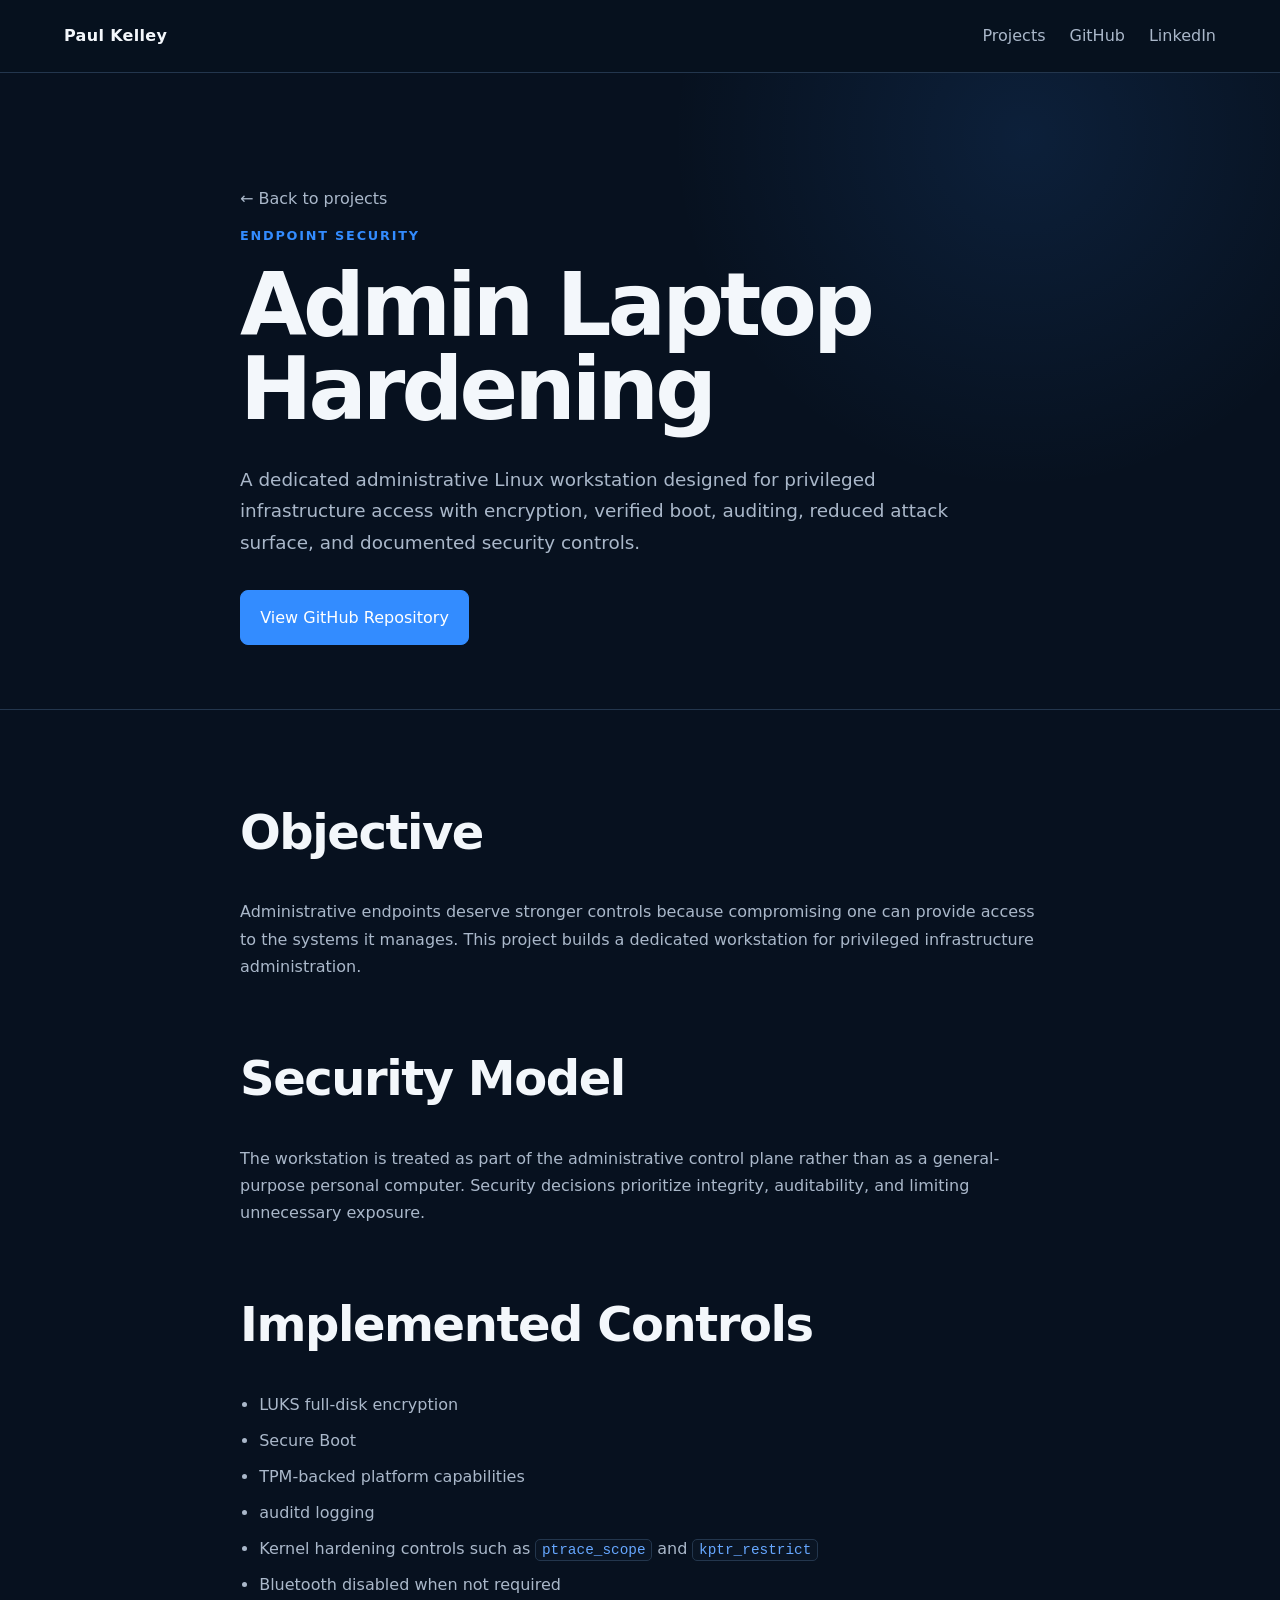
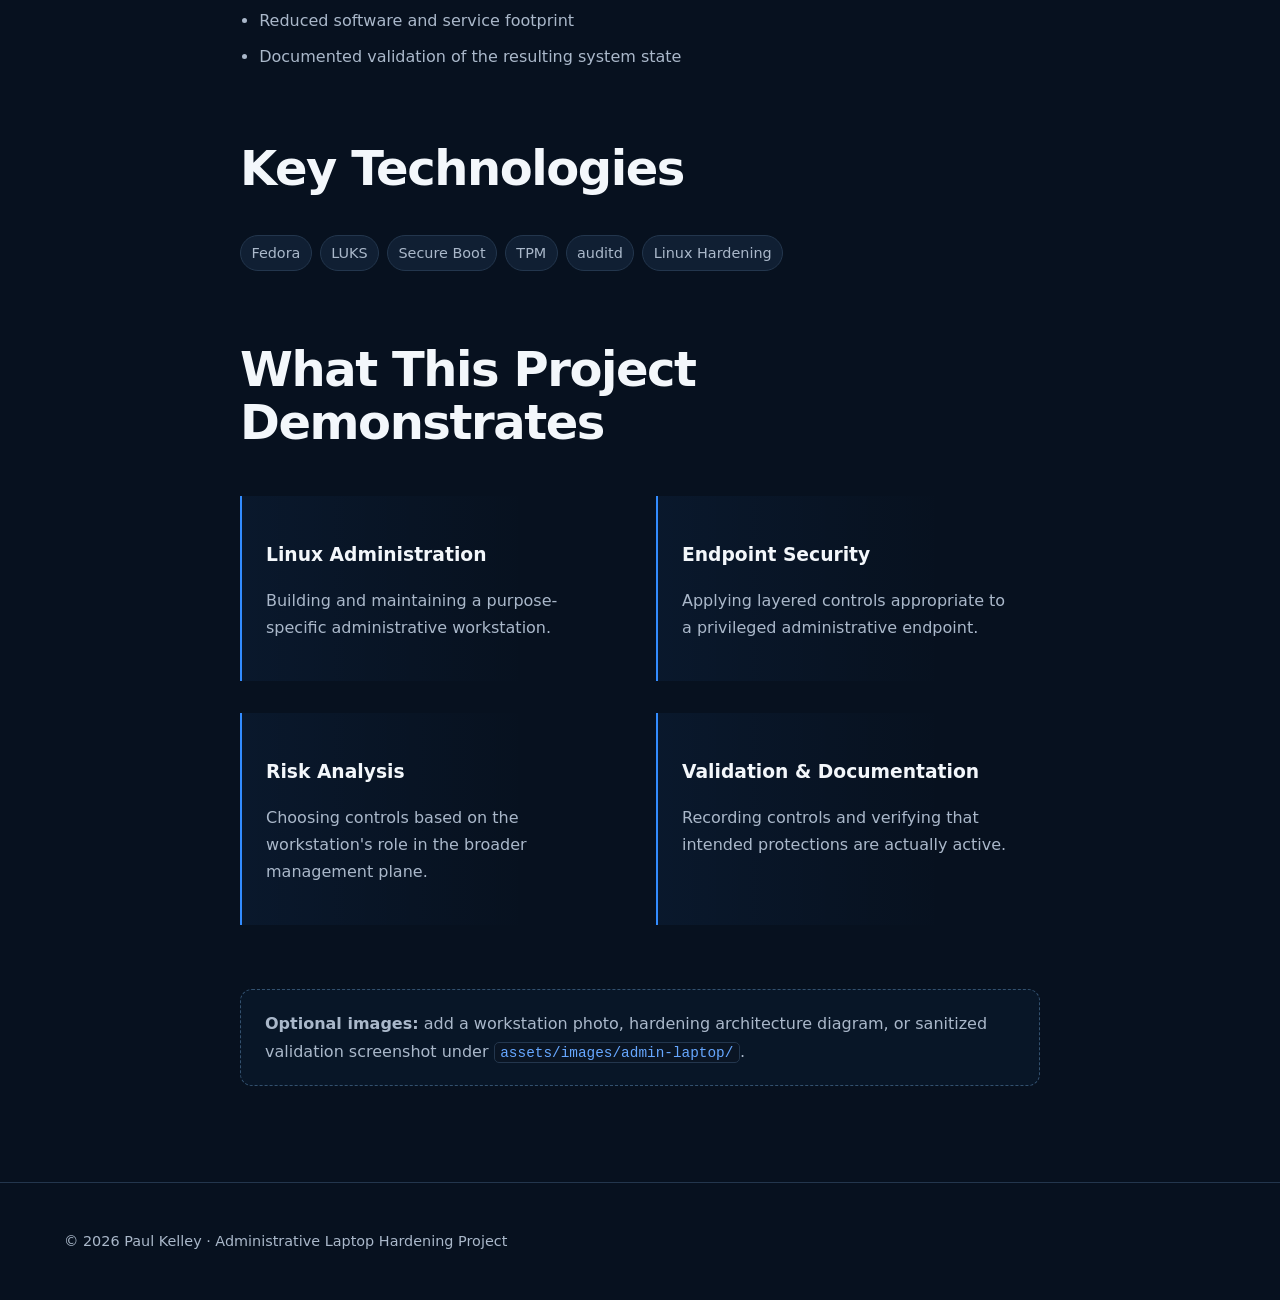
==== projects/admin-laptop.html @ 964af4e3 "Build portfolio website" ====
<!DOCTYPE html>
<html lang="en">
<head>
    <meta charset="UTF-8">
    <meta name="viewport" content="width=device-width, initial-scale=1.0">
    <meta name="description" content="Administrative laptop hardening project by Paul Kelley — a dedicated Fedora workstation for privileged infrastructure access with encryption, Secure Boot, auditing, and attack-surface reduction.">
    <meta name="theme-color" content="#07111f">
    <title>Admin Laptop Hardening | Paul Kelley</title>
    <link rel="stylesheet" href="../styles.css">
</head>
<body>
<header class="site-header">
    <div class="container nav-container">
        <a class="site-name" href="../index.html">Paul Kelley</a>
        <nav aria-label="Primary navigation">
            <a href="../index.html#projects">Projects</a>
            <a href="https://github.com/paulrkelley" target="_blank" rel="noopener noreferrer">GitHub</a>
            <a href="https://www.linkedin.com/in/paulkelley1" target="_blank" rel="noopener noreferrer">LinkedIn</a>
        </nav>
    </div>
</header>

<main>
<section class="project-hero">
    <div class="container narrow">
        <a class="back-link" href="../index.html#projects">← Back to projects</a>
        <p class="eyebrow">Endpoint Security</p>
        <h1>Admin Laptop Hardening</h1>
        <p class="project-lead">
            A dedicated administrative Linux workstation designed for privileged infrastructure access with encryption,
            verified boot, auditing, reduced attack surface, and documented security controls.
        </p>
        <div class="hero-actions">
            <a class="button primary" href="https://github.com/paulrkelley/admin-laptop-hardening-public" target="_blank" rel="noopener noreferrer">View GitHub Repository</a>
        </div>
    </div>
</section>

<section class="section">
    <div class="container narrow project-content">
        <h2>Objective</h2>
        <p>
            Administrative endpoints deserve stronger controls because compromising one can provide access to the
            systems it manages. This project builds a dedicated workstation for privileged infrastructure administration.
        </p>

        <h2>Security Model</h2>
        <p>
            The workstation is treated as part of the administrative control plane rather than as a general-purpose
            personal computer. Security decisions prioritize integrity, auditability, and limiting unnecessary exposure.
        </p>

        <h2>Implemented Controls</h2>
        <ul class="feature-list">
            <li>LUKS full-disk encryption</li>
            <li>Secure Boot</li>
            <li>TPM-backed platform capabilities</li>
            <li>auditd logging</li>
            <li>Kernel hardening controls such as <code>ptrace_scope</code> and <code>kptr_restrict</code></li>
            <li>Bluetooth disabled when not required</li>
            <li>Reduced software and service footprint</li>
            <li>Documented validation of the resulting system state</li>
        </ul>

        <h2>Key Technologies</h2>
        <ul class="tag-list large">
            <li>Fedora</li>
            <li>LUKS</li>
            <li>Secure Boot</li>
            <li>TPM</li>
            <li>auditd</li>
            <li>Linux Hardening</li>
        </ul>

        <h2>What This Project Demonstrates</h2>
        <div class="skills-grid">
            <div>
                <h3>Linux Administration</h3>
                <p>Building and maintaining a purpose-specific administrative workstation.</p>
            </div>
            <div>
                <h3>Endpoint Security</h3>
                <p>Applying layered controls appropriate to a privileged administrative endpoint.</p>
            </div>
            <div>
                <h3>Risk Analysis</h3>
                <p>Choosing controls based on the workstation's role in the broader management plane.</p>
            </div>
            <div>
                <h3>Validation &amp; Documentation</h3>
                <p>Recording controls and verifying that intended protections are actually active.</p>
            </div>
        </div>

        <div class="image-placeholder">
            <p><strong>Optional images:</strong> add a workstation photo, hardening architecture diagram, or sanitized validation screenshot under <code>assets/images/admin-laptop/</code>.</p>
        </div>
    </div>
</section>
</main>

<footer>
    <div class="container"><p>© 2026 Paul Kelley · Administrative Laptop Hardening Project</p></div>
</footer>
</body>
</html>
---- styles.css ----
:root {
    --background: #07111f;
    --background-alt: #0b1728;
    --surface: #0d1b2d;
    --surface-hover: #12243a;
    --text: #f3f7fb;
    --text-muted: #aab8ca;
    --accent: #338cff;
    --accent-light: #66a7ff;
    --border: #23364d;
    --max-width: 1180px;
    --content-width: 800px;
    --radius: 12px;
}

* {
    box-sizing: border-box;
}

html {
    scroll-behavior: smooth;
}

body {
    margin: 0;
    background: var(--background);
    color: var(--text);
    font-family: Inter, system-ui, -apple-system, BlinkMacSystemFont, "Segoe UI", sans-serif;
    line-height: 1.7;
}

a {
    color: inherit;
}

code {
    padding: 0.12rem 0.35rem;
    border: 1px solid var(--border);
    border-radius: 5px;
    background: #0a1524;
    color: var(--accent-light);
    font-family: "SFMono-Regular", Consolas, "Liberation Mono", monospace;
    font-size: 0.9em;
}

.container {
    width: min(90%, var(--max-width));
    margin-inline: auto;
}

.narrow {
    max-width: var(--content-width);
}

.section {
    padding: 6rem 0;
}

.alternate {
    background: var(--background-alt);
}

.site-header {
    position: sticky;
    top: 0;
    z-index: 100;
    border-bottom: 1px solid var(--border);
    background: rgba(7, 17, 31, 0.94);
    backdrop-filter: blur(10px);
}

.nav-container {
    min-height: 72px;
    display: flex;
    align-items: center;
    justify-content: space-between;
}

.site-name {
    text-decoration: none;
    font-weight: 750;
    letter-spacing: 0.02em;
}

nav {
    display: flex;
    gap: 1.5rem;
}

nav a {
    color: var(--text-muted);
    text-decoration: none;
    transition: color 0.2s ease;
}

nav a:hover,
nav a:focus-visible {
    color: var(--accent-light);
}

.hero {
    min-height: 75vh;
    display: flex;
    align-items: center;
    padding: 7rem 0;
    background:
        radial-gradient(circle at 85% 18%, rgba(51, 140, 255, 0.15), transparent 28%),
        linear-gradient(180deg, rgba(255,255,255,0.01), transparent 60%);
}

.hero-content {
    max-width: 900px;
}

.eyebrow,
.section-label,
.project-type {
    color: var(--accent);
    font-size: 0.8rem;
    font-weight: 800;
    text-transform: uppercase;
    letter-spacing: 0.14em;
}

.hero h1,
.project-hero h1 {
    font-size: clamp(3rem, 8vw, 6.5rem);
    line-height: 0.98;
    margin: 1rem 0 2rem;
    letter-spacing: -0.045em;
}

.hero h1 span {
    color: var(--accent);
}

.hero-description,
.project-lead,
.section-intro {
    max-width: 720px;
    color: var(--text-muted);
    font-size: 1.15rem;
}

.hero-actions {
    display: flex;
    gap: 1rem;
    flex-wrap: wrap;
    margin-top: 2rem;
}

.button {
    display: inline-block;
    padding: 0.8rem 1.2rem;
    border: 1px solid var(--border);
    border-radius: 8px;
    text-decoration: none;
    transition: 0.2s ease;
}

.button:hover,
.button:focus-visible {
    border-color: var(--accent);
    transform: translateY(-2px);
}

.button.primary {
    background: var(--accent);
    border-color: var(--accent);
    color: #fff;
}

h2 {
    margin-top: 0;
    font-size: clamp(2rem, 4vw, 3rem);
    line-height: 1.1;
    letter-spacing: -0.03em;
}

h3 {
    margin-bottom: 0.5rem;
}

.project-grid {
    display: grid;
    grid-template-columns: repeat(3, 1fr);
    gap: 1.5rem;
    margin-top: 3rem;
}

.project-card {
    padding: 2rem;
    border: 1px solid var(--border);
    border-radius: var(--radius);
    background: var(--surface);
    transition: background 0.2s ease, border-color 0.2s ease, transform 0.2s ease;
}

.project-card:hover {
    background: var(--surface-hover);
    border-color: #33516f;
    transform: translateY(-3px);
}

.project-card h3 {
    font-size: 1.5rem;
}

.project-card p {
    color: var(--text-muted);
}

.project-link {
    display: inline-block;
    margin-top: 1rem;
    color: var(--accent-light);
    text-decoration: none;
    font-weight: 700;
}

.tag-list {
    padding: 0;
    display: flex;
    flex-wrap: wrap;
    gap: 0.5rem;
    list-style: none;
}

.tag-list li {
    padding: 0.3rem 0.65rem;
    background: #101f33;
    border: 1px solid var(--border);
    border-radius: 100px;
    color: var(--text-muted);
    font-size: 0.8rem;
}

.tag-list.large li {
    font-size: 0.9rem;
}

.skills-grid {
    display: grid;
    grid-template-columns: repeat(2, 1fr);
    gap: 2rem;
    margin-top: 3rem;
}

.skills-grid > div {
    padding: 1.5rem;
    border-left: 2px solid var(--accent);
    background: linear-gradient(90deg, rgba(51, 140, 255, 0.06), transparent 75%);
}

.skills-grid p {
    color: var(--text-muted);
}

.project-hero {
    padding: 7rem 0 4rem;
    border-bottom: 1px solid var(--border);
    background: radial-gradient(circle at 80% 10%, rgba(51, 140, 255, 0.12), transparent 30%);
}

.project-hero h1 {
    font-size: clamp(3rem, 7vw, 5.4rem);
}

.back-link {
    color: var(--text-muted);
    text-decoration: none;
}

.back-link:hover,
.back-link:focus-visible {
    color: var(--accent-light);
}

.project-content > h2 {
    margin-top: 4.5rem;
}

.project-content > h2:first-child {
    margin-top: 0;
}

.project-content p,
.feature-list {
    color: var(--text-muted);
}

.feature-list {
    padding-left: 1.2rem;
}

.feature-list li {
    margin-bottom: 0.55rem;
}

.callout {
    margin: 2rem 0;
    padding: 1.5rem;
    border-left: 3px solid var(--accent);
    background: var(--surface);
    color: var(--text-muted);
}

.callout strong {
    color: var(--text);
}

.architecture-flow {
    display: grid;
    grid-template-columns: repeat(2, 1fr);
    gap: 1rem;
    margin: 2rem 0;
}

.flow-card {
    padding: 1.5rem;
    border: 1px solid var(--border);
    border-radius: var(--radius);
    background: var(--surface);
}

.flow-card strong {
    display: block;
    margin-bottom: 0.4rem;
    color: var(--accent-light);
}

.flow-card span {
    color: var(--text-muted);
}

.project-image {
    width: 100%;
    margin: 2rem 0 0;
    border: 1px solid var(--border);
    border-radius: var(--radius);
}

figure {
    margin: 2.5rem 0;
}

figcaption {
    margin-top: 0.75rem;
    color: var(--text-muted);
    font-size: 0.9rem;
}

.image-placeholder {
    margin-top: 4rem;
    padding: 1.25rem 1.5rem;
    border: 1px dashed #33516f;
    border-radius: var(--radius);
    background: rgba(51, 140, 255, 0.04);
}

.image-placeholder p {
    margin: 0;
}

.contact-section {
    text-align: left;
}

footer {
    border-top: 1px solid var(--border);
    padding: 2rem 0;
    color: var(--text-muted);
    font-size: 0.9rem;
}

@media (max-width: 800px) {
    .project-grid,
    .skills-grid,
    .architecture-flow {
        grid-template-columns: 1fr;
    }

    nav {
        display: none;
    }

    .hero {
        min-height: auto;
        padding: 6rem 0;
    }

    .section {
        padding: 4rem 0;
    }

    .project-hero {
        padding: 5rem 0 3rem;
    }
}

@media (prefers-reduced-motion: reduce) {
    html {
        scroll-behavior: auto;
    }

    *,
    *::before,
    *::after {
        transition: none !important;
    }
}
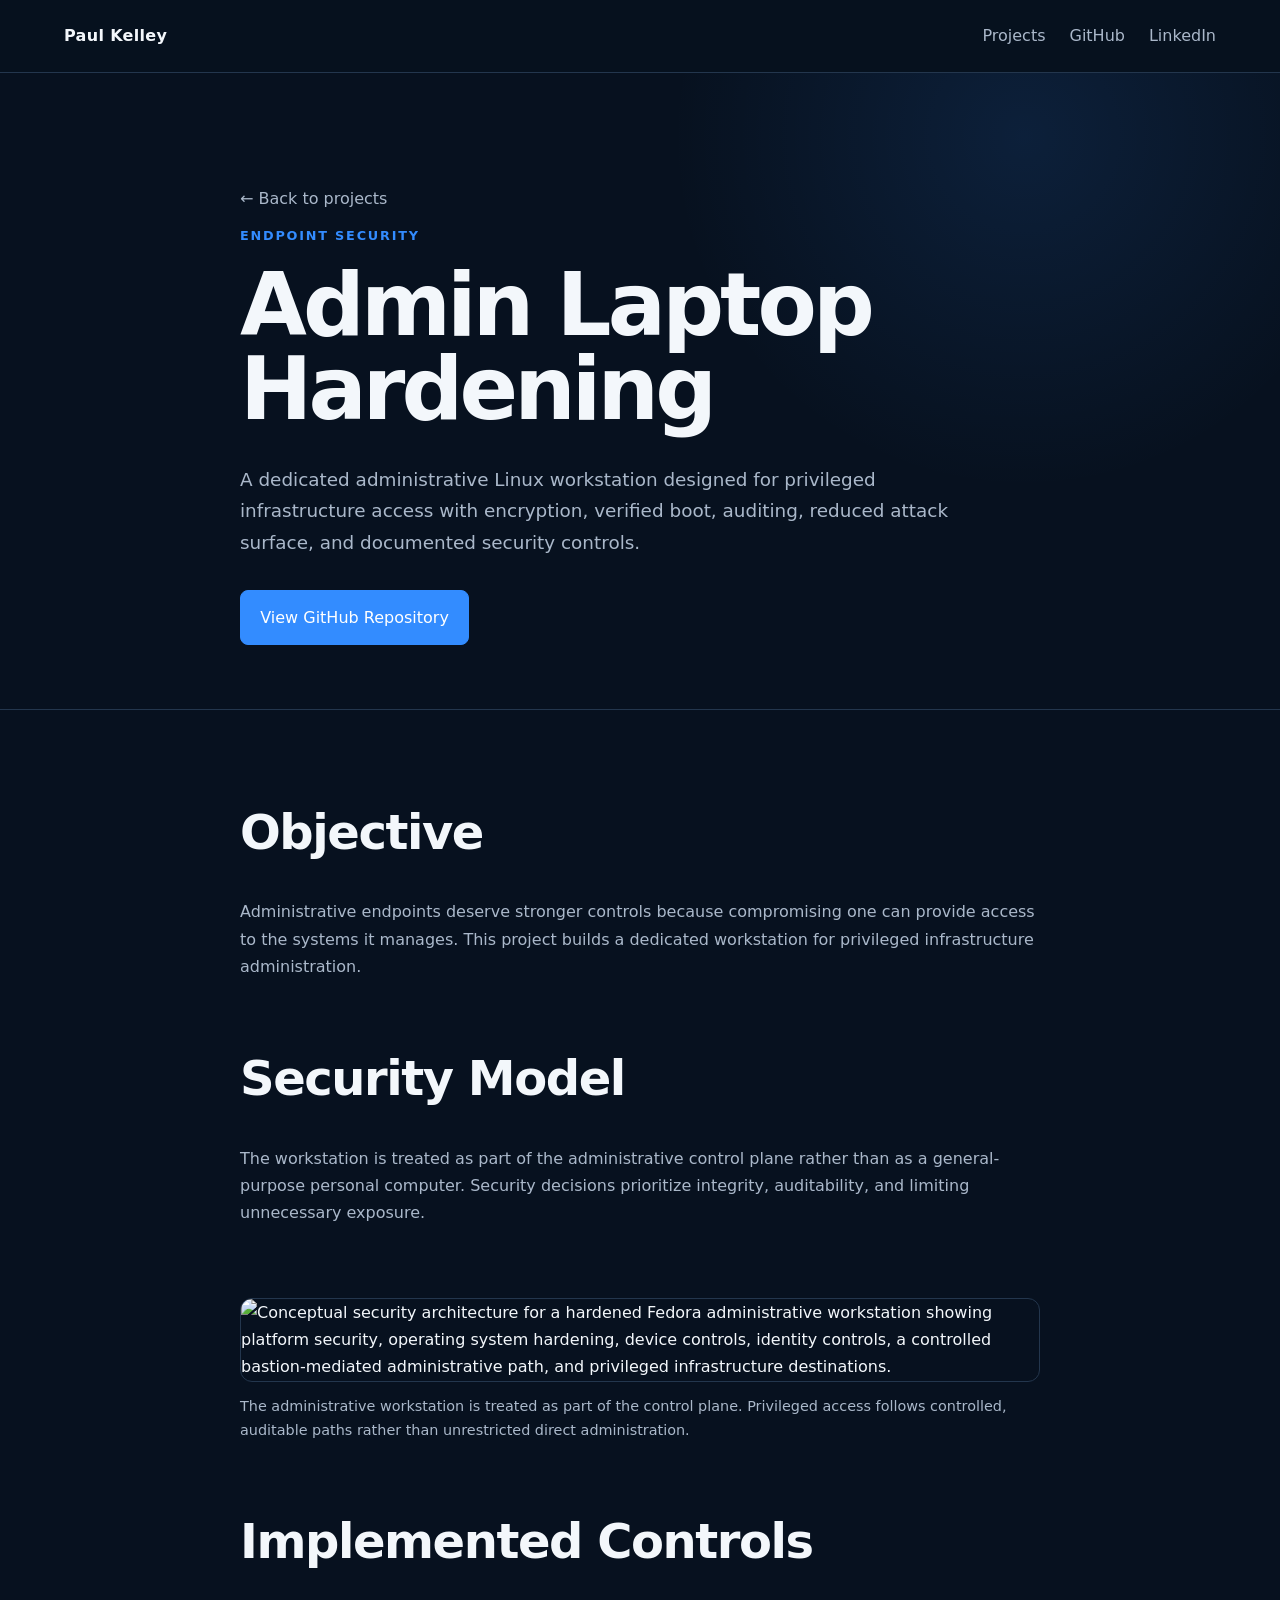
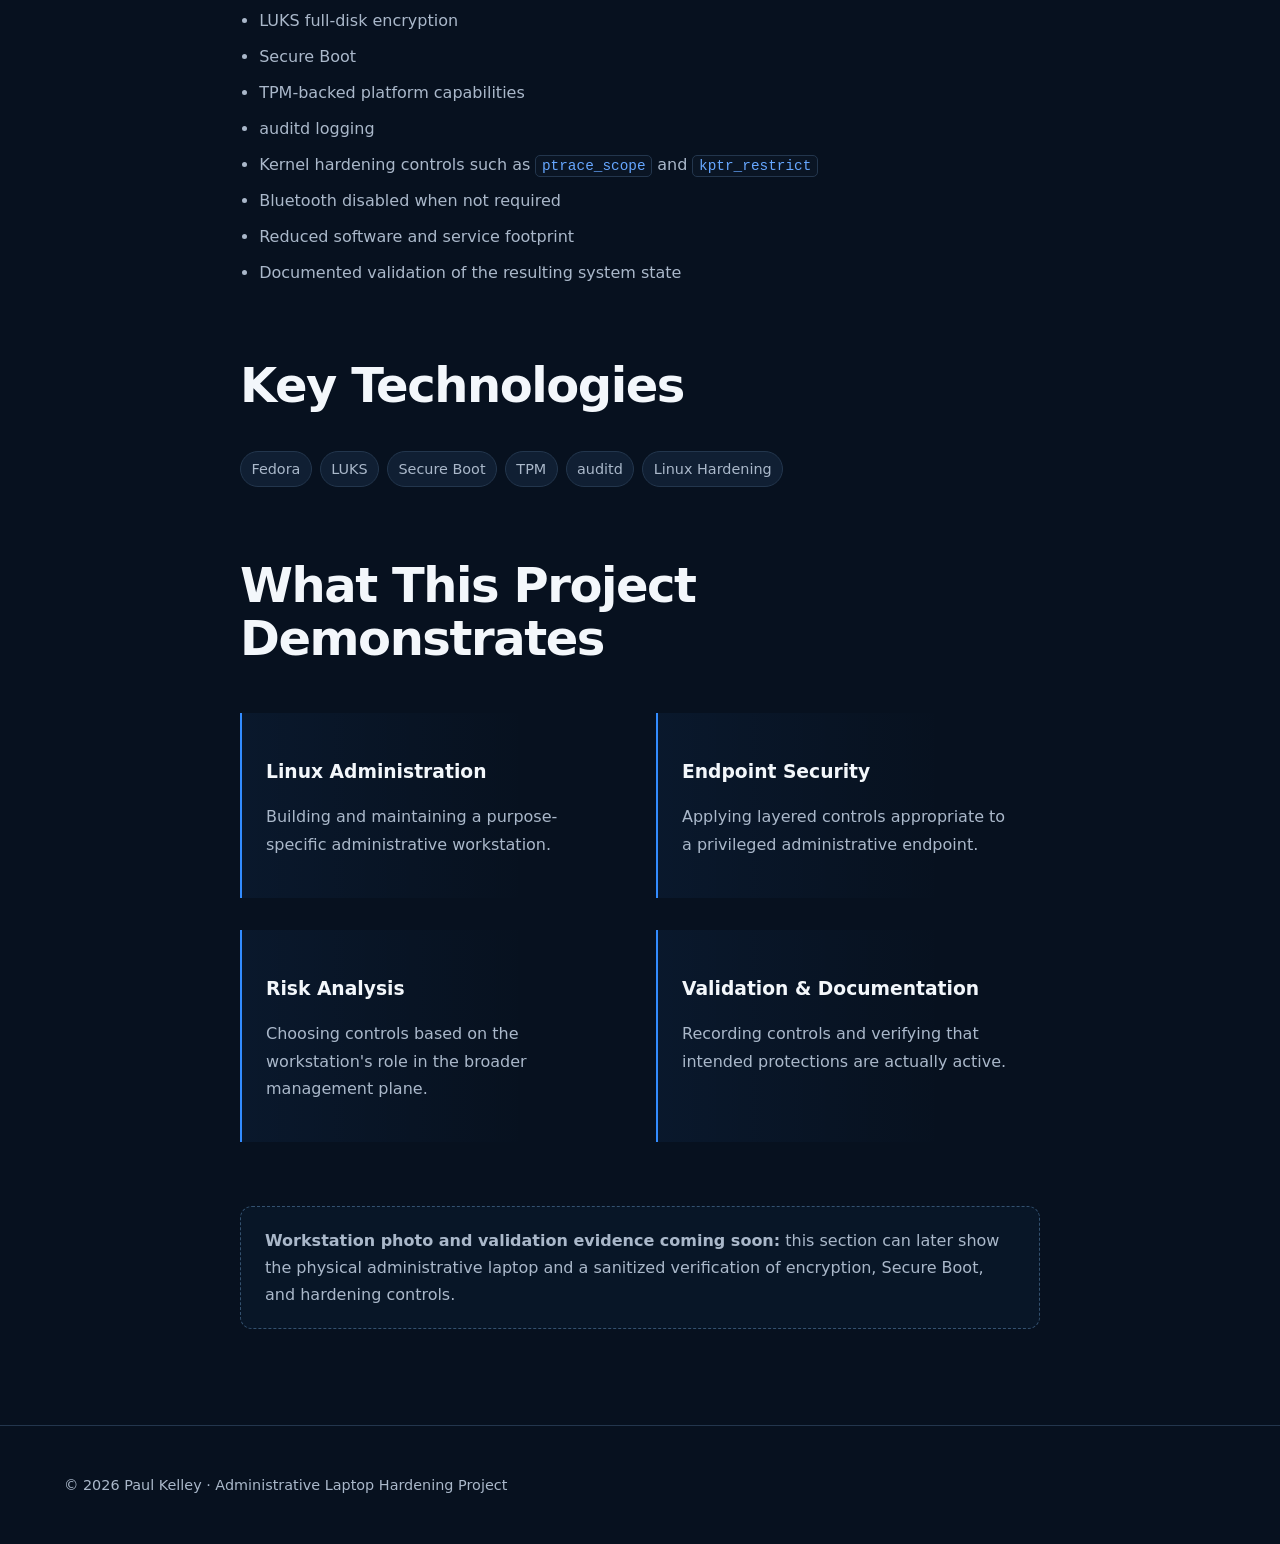
==== commit b930b077: "Add security architecture figure and update image section Added a figure illustrating the security a" ====
--- a/projects/admin-laptop.html
+++ b/projects/admin-laptop.html
@@ -50,6 +50,18 @@
             personal computer. Security decisions prioritize integrity, auditability, and limiting unnecessary exposure.
         </p>
 
+        <figure class="architecture-figure">
+            <img
+                class="project-image"
+                src="../assets/images/admin-laptop/workstation-overview.png"
+                alt="Conceptual security architecture for a hardened Fedora administrative workstation showing platform security, operating system hardening, device controls, identity controls, a controlled bastion-mediated administrative path, and privileged infrastructure destinations."
+                loading="lazy"
+            >
+            <figcaption>
+                The administrative workstation is treated as part of the control plane. Privileged access follows controlled, auditable paths rather than unrestricted direct administration.
+            </figcaption>
+        </figure>
+
         <h2>Implemented Controls</h2>
         <ul class="feature-list">
             <li>LUKS full-disk encryption</li>
@@ -93,7 +105,7 @@
         </div>
 
         <div class="image-placeholder">
-            <p><strong>Optional images:</strong> add a workstation photo, hardening architecture diagram, or sanitized validation screenshot under <code>assets/images/admin-laptop/</code>.</p>
+            <p><strong>Workstation photo and validation evidence coming soon:</strong> this section can later show the physical administrative laptop and a sanitized verification of encryption, Secure Boot, and hardening controls.</p>
         </div>
     </div>
 </section>
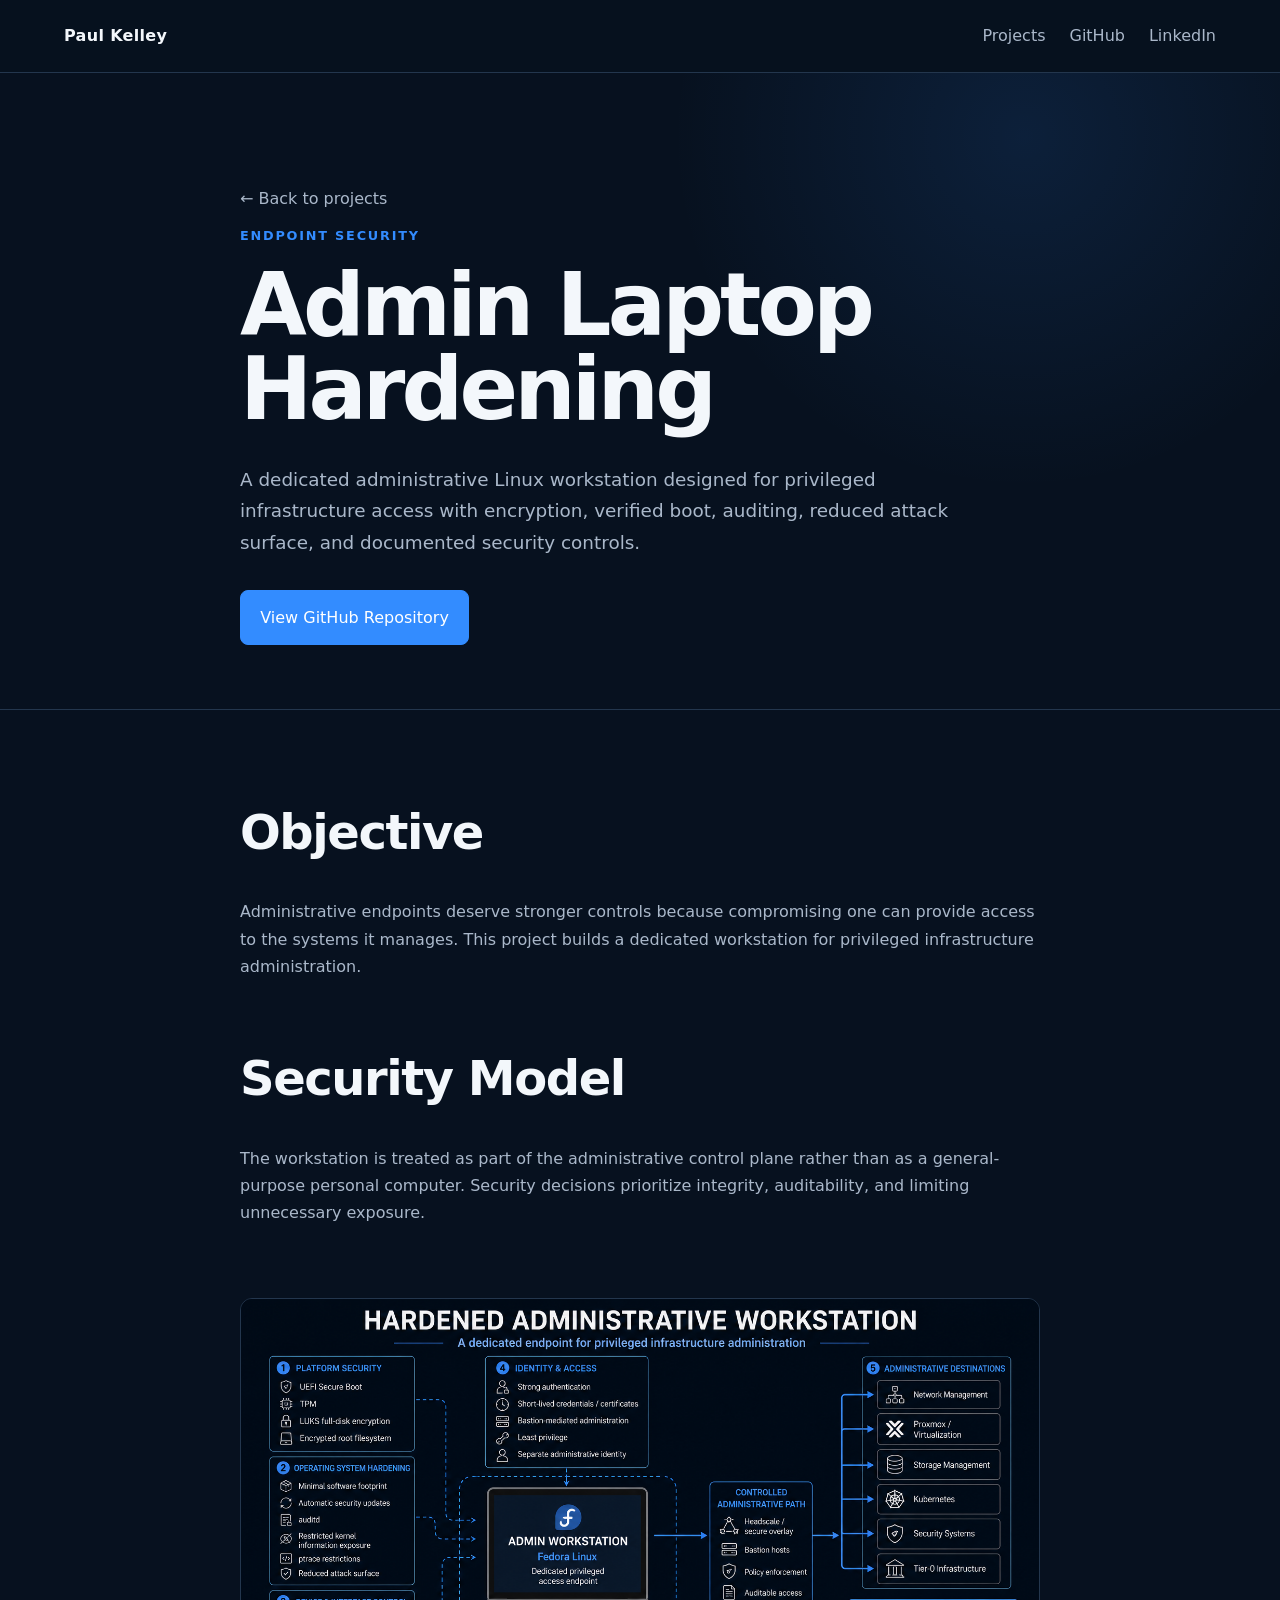
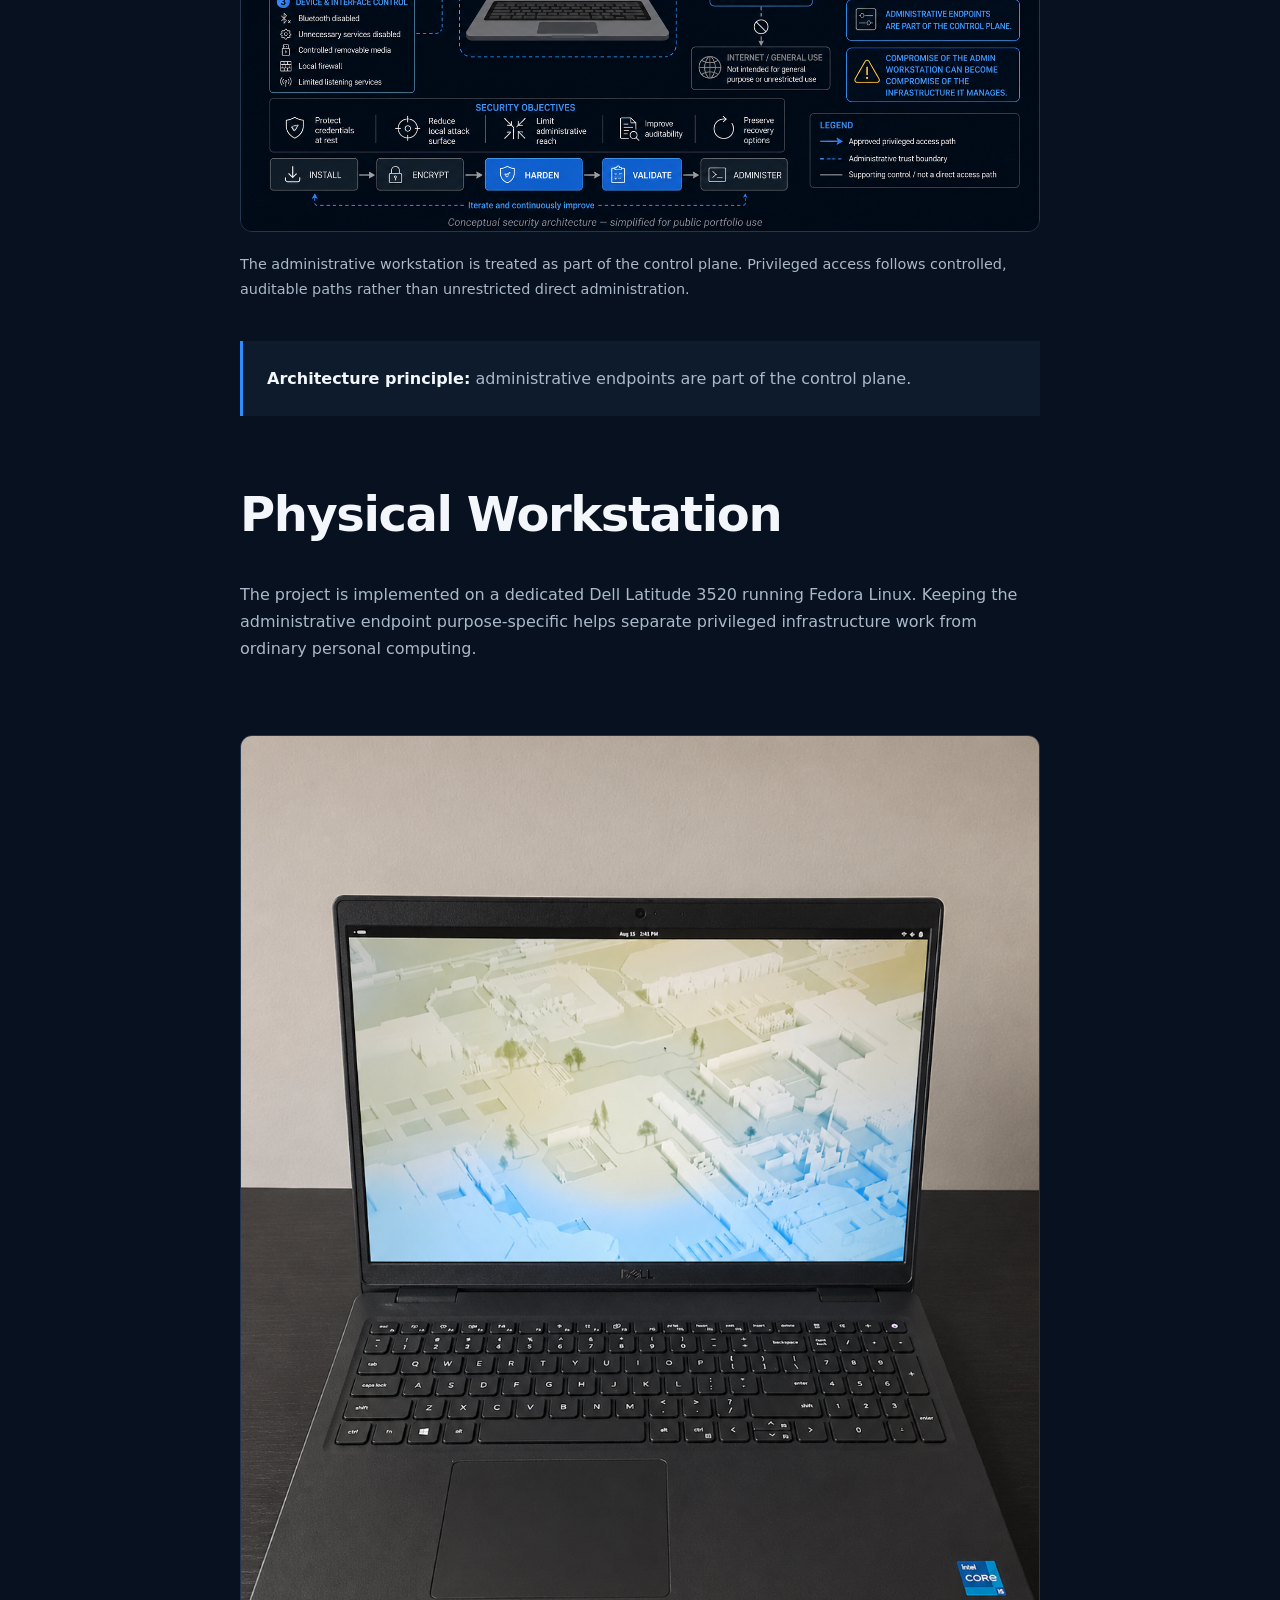
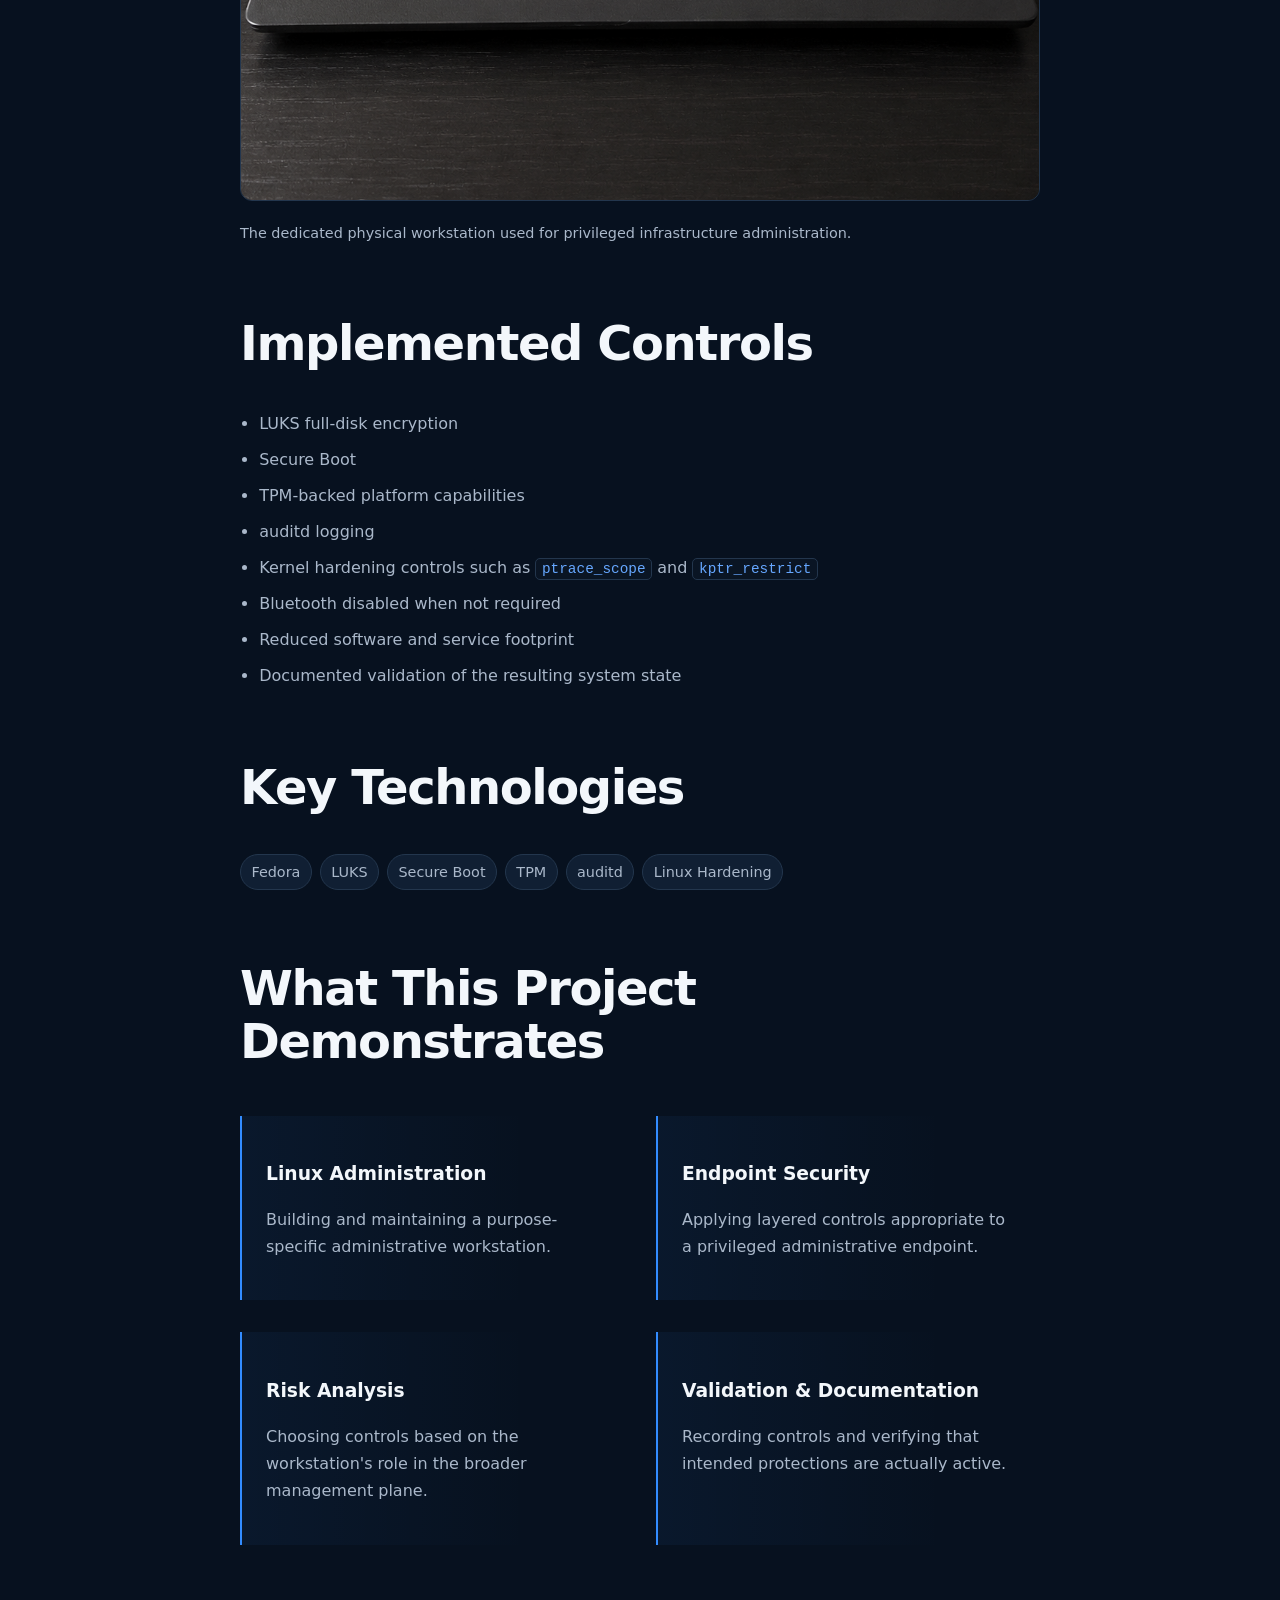
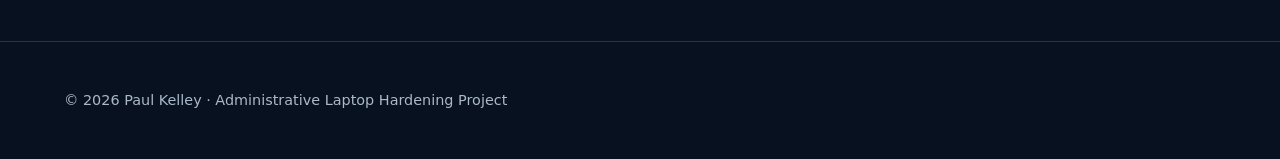
==== commit 5bb3cbd6: "Refactor HTML structure and content for clarity" ====
--- a/projects/admin-laptop.html
+++ b/projects/admin-laptop.html
@@ -1,118 +1,97 @@
 <!DOCTYPE html>
 <html lang="en">
 <head>
-    <meta charset="UTF-8">
-    <meta name="viewport" content="width=device-width, initial-scale=1.0">
-    <meta name="description" content="Administrative laptop hardening project by Paul Kelley — a dedicated Fedora workstation for privileged infrastructure access with encryption, Secure Boot, auditing, and attack-surface reduction.">
-    <meta name="theme-color" content="#07111f">
-    <title>Admin Laptop Hardening | Paul Kelley</title>
-    <link rel="stylesheet" href="../styles.css">
+  <meta charset="UTF-8">
+  <meta name="viewport" content="width=device-width, initial-scale=1.0">
+  <meta name="description" content="Administrative laptop hardening project by Paul Kelley — a dedicated Fedora workstation for privileged infrastructure access with encryption, Secure Boot, auditing, and attack-surface reduction.">
+  <meta name="theme-color" content="#07111f">
+  <title>Admin Laptop Hardening | Paul Kelley</title>
+  <link rel="stylesheet" href="../styles.css">
 </head>
 <body>
 <header class="site-header">
-    <div class="container nav-container">
-        <a class="site-name" href="../index.html">Paul Kelley</a>
-        <nav aria-label="Primary navigation">
-            <a href="../index.html#projects">Projects</a>
-            <a href="https://github.com/paulrkelley" target="_blank" rel="noopener noreferrer">GitHub</a>
-            <a href="https://www.linkedin.com/in/paulkelley1" target="_blank" rel="noopener noreferrer">LinkedIn</a>
-        </nav>
-    </div>
+  <div class="container nav-container">
+    <a class="site-name" href="../index.html">Paul Kelley</a>
+    <nav aria-label="Primary navigation">
+      <a href="../index.html#projects">Projects</a>
+      <a href="https://github.com/paulrkelley" target="_blank" rel="noopener noreferrer">GitHub</a>
+      <a href="https://www.linkedin.com/in/paulkelley1" target="_blank" rel="noopener noreferrer">LinkedIn</a>
+    </nav>
+  </div>
 </header>
 
 <main>
 <section class="project-hero">
-    <div class="container narrow">
-        <a class="back-link" href="../index.html#projects">← Back to projects</a>
-        <p class="eyebrow">Endpoint Security</p>
-        <h1>Admin Laptop Hardening</h1>
-        <p class="project-lead">
-            A dedicated administrative Linux workstation designed for privileged infrastructure access with encryption,
-            verified boot, auditing, reduced attack surface, and documented security controls.
-        </p>
-        <div class="hero-actions">
-            <a class="button primary" href="https://github.com/paulrkelley/admin-laptop-hardening-public" target="_blank" rel="noopener noreferrer">View GitHub Repository</a>
-        </div>
+  <div class="container narrow">
+    <a class="back-link" href="../index.html#projects">← Back to projects</a>
+    <p class="eyebrow">Endpoint Security</p>
+    <h1>Admin Laptop Hardening</h1>
+    <p class="project-lead">A dedicated administrative Linux workstation designed for privileged infrastructure access with encryption, verified boot, auditing, reduced attack surface, and documented security controls.</p>
+    <div class="hero-actions">
+      <a class="button primary" href="https://github.com/paulrkelley/admin-laptop-hardening-public" target="_blank" rel="noopener noreferrer">View GitHub Repository</a>
     </div>
+  </div>
 </section>
 
 <section class="section">
-    <div class="container narrow project-content">
-        <h2>Objective</h2>
-        <p>
-            Administrative endpoints deserve stronger controls because compromising one can provide access to the
-            systems it manages. This project builds a dedicated workstation for privileged infrastructure administration.
-        </p>
+  <div class="container narrow project-content">
+    <h2>Objective</h2>
+    <p>Administrative endpoints deserve stronger controls because compromising one can provide access to the systems it manages. This project builds a dedicated workstation for privileged infrastructure administration.</p>
 
-        <h2>Security Model</h2>
-        <p>
-            The workstation is treated as part of the administrative control plane rather than as a general-purpose
-            personal computer. Security decisions prioritize integrity, auditability, and limiting unnecessary exposure.
-        </p>
+    <h2>Security Model</h2>
+    <p>The workstation is treated as part of the administrative control plane rather than as a general-purpose personal computer. Security decisions prioritize integrity, auditability, and limiting unnecessary exposure.</p>
 
-        <figure class="architecture-figure">
-            <img
-                class="project-image"
-                src="../assets/images/admin-laptop/workstation-overview.png"
-                alt="Conceptual security architecture for a hardened Fedora administrative workstation showing platform security, operating system hardening, device controls, identity controls, a controlled bastion-mediated administrative path, and privileged infrastructure destinations."
-                loading="lazy"
-            >
-            <figcaption>
-                The administrative workstation is treated as part of the control plane. Privileged access follows controlled, auditable paths rather than unrestricted direct administration.
-            </figcaption>
-        </figure>
+    <figure class="architecture-figure">
+      <img class="project-image"
+           src="../assets/images/admin-laptop/admin-laptop-overview.png"
+           alt="Conceptual security architecture for a hardened Fedora administrative workstation showing platform security, operating system hardening, device controls, identity controls, a controlled bastion-mediated administrative path, and privileged infrastructure destinations."
+           loading="lazy">
+      <figcaption>The administrative workstation is treated as part of the control plane. Privileged access follows controlled, auditable paths rather than unrestricted direct administration.</figcaption>
+    </figure>
 
-        <h2>Implemented Controls</h2>
-        <ul class="feature-list">
-            <li>LUKS full-disk encryption</li>
-            <li>Secure Boot</li>
-            <li>TPM-backed platform capabilities</li>
-            <li>auditd logging</li>
-            <li>Kernel hardening controls such as <code>ptrace_scope</code> and <code>kptr_restrict</code></li>
-            <li>Bluetooth disabled when not required</li>
-            <li>Reduced software and service footprint</li>
-            <li>Documented validation of the resulting system state</li>
-        </ul>
+    <div class="callout"><strong>Architecture principle:</strong> administrative endpoints are part of the control plane.</div>
 
-        <h2>Key Technologies</h2>
-        <ul class="tag-list large">
-            <li>Fedora</li>
-            <li>LUKS</li>
-            <li>Secure Boot</li>
-            <li>TPM</li>
-            <li>auditd</li>
-            <li>Linux Hardening</li>
-        </ul>
+    <h2>Physical Workstation</h2>
+    <p>The project is implemented on a dedicated Dell Latitude 3520 running Fedora Linux. Keeping the administrative endpoint purpose-specific helps separate privileged infrastructure work from ordinary personal computing.</p>
 
-        <h2>What This Project Demonstrates</h2>
-        <div class="skills-grid">
-            <div>
-                <h3>Linux Administration</h3>
-                <p>Building and maintaining a purpose-specific administrative workstation.</p>
-            </div>
-            <div>
-                <h3>Endpoint Security</h3>
-                <p>Applying layered controls appropriate to a privileged administrative endpoint.</p>
-            </div>
-            <div>
-                <h3>Risk Analysis</h3>
-                <p>Choosing controls based on the workstation's role in the broader management plane.</p>
-            </div>
-            <div>
-                <h3>Validation &amp; Documentation</h3>
-                <p>Recording controls and verifying that intended protections are actually active.</p>
-            </div>
-        </div>
+    <figure>
+      <img class="project-image"
+           src="../assets/images/admin-laptop/admin-laptop-physical.png"
+           alt="Physical Dell Latitude administrative laptop used for the hardened Fedora workstation project."
+           loading="lazy">
+      <figcaption>The dedicated physical workstation used for privileged infrastructure administration.</figcaption>
+    </figure>
 
-        <div class="image-placeholder">
-            <p><strong>Workstation photo and validation evidence coming soon:</strong> this section can later show the physical administrative laptop and a sanitized verification of encryption, Secure Boot, and hardening controls.</p>
-        </div>
+    <h2>Implemented Controls</h2>
+    <ul class="feature-list">
+      <li>LUKS full-disk encryption</li>
+      <li>Secure Boot</li>
+      <li>TPM-backed platform capabilities</li>
+      <li>auditd logging</li>
+      <li>Kernel hardening controls such as <code>ptrace_scope</code> and <code>kptr_restrict</code></li>
+      <li>Bluetooth disabled when not required</li>
+      <li>Reduced software and service footprint</li>
+      <li>Documented validation of the resulting system state</li>
+    </ul>
+
+    <h2>Key Technologies</h2>
+    <ul class="tag-list large">
+      <li>Fedora</li><li>LUKS</li><li>Secure Boot</li><li>TPM</li><li>auditd</li><li>Linux Hardening</li>
+    </ul>
+
+    <h2>What This Project Demonstrates</h2>
+    <div class="skills-grid">
+      <div><h3>Linux Administration</h3><p>Building and maintaining a purpose-specific administrative workstation.</p></div>
+      <div><h3>Endpoint Security</h3><p>Applying layered controls appropriate to a privileged administrative endpoint.</p></div>
+      <div><h3>Risk Analysis</h3><p>Choosing controls based on the workstation's role in the broader management plane.</p></div>
+      <div><h3>Validation &amp; Documentation</h3><p>Recording controls and verifying that intended protections are actually active.</p></div>
     </div>
+  </div>
 </section>
 </main>
 
 <footer>
-    <div class="container"><p>© 2026 Paul Kelley · Administrative Laptop Hardening Project</p></div>
+  <div class="container"><p>© 2026 Paul Kelley · Administrative Laptop Hardening Project</p></div>
 </footer>
 </body>
 </html>
